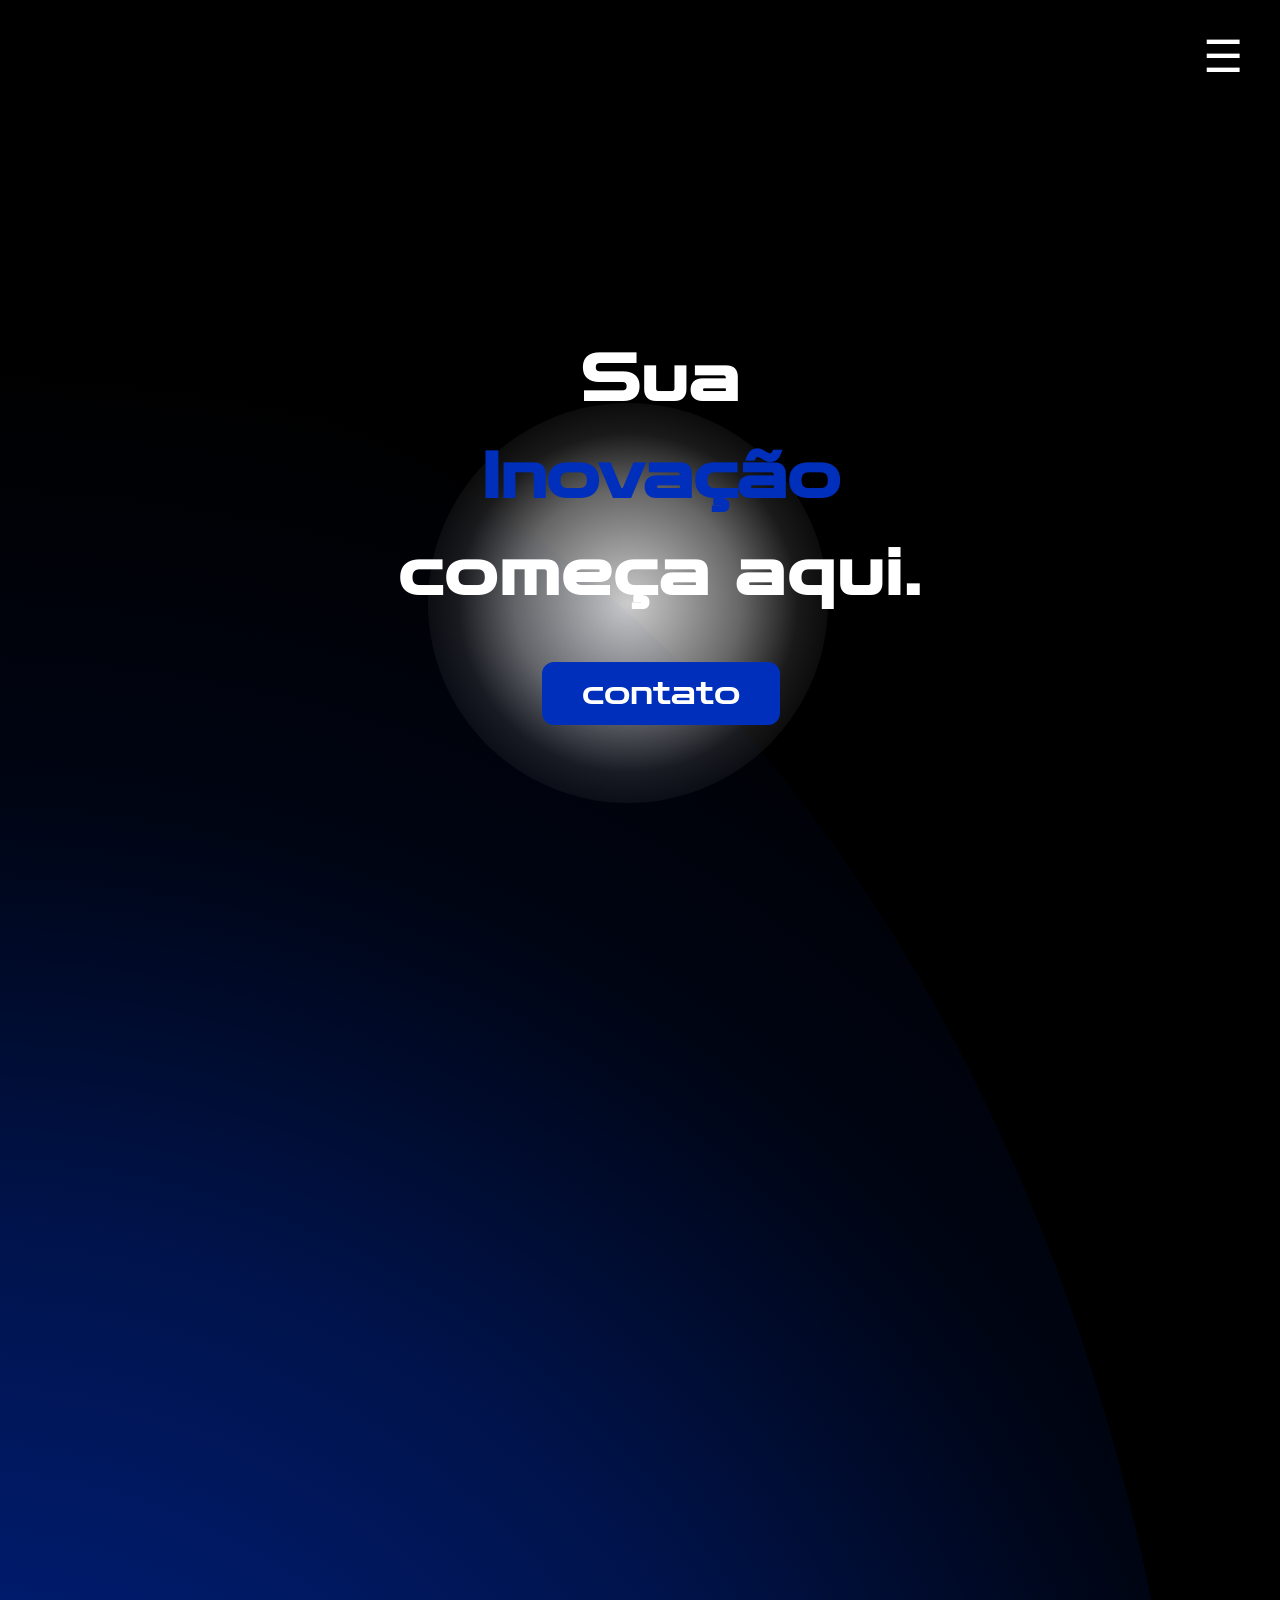
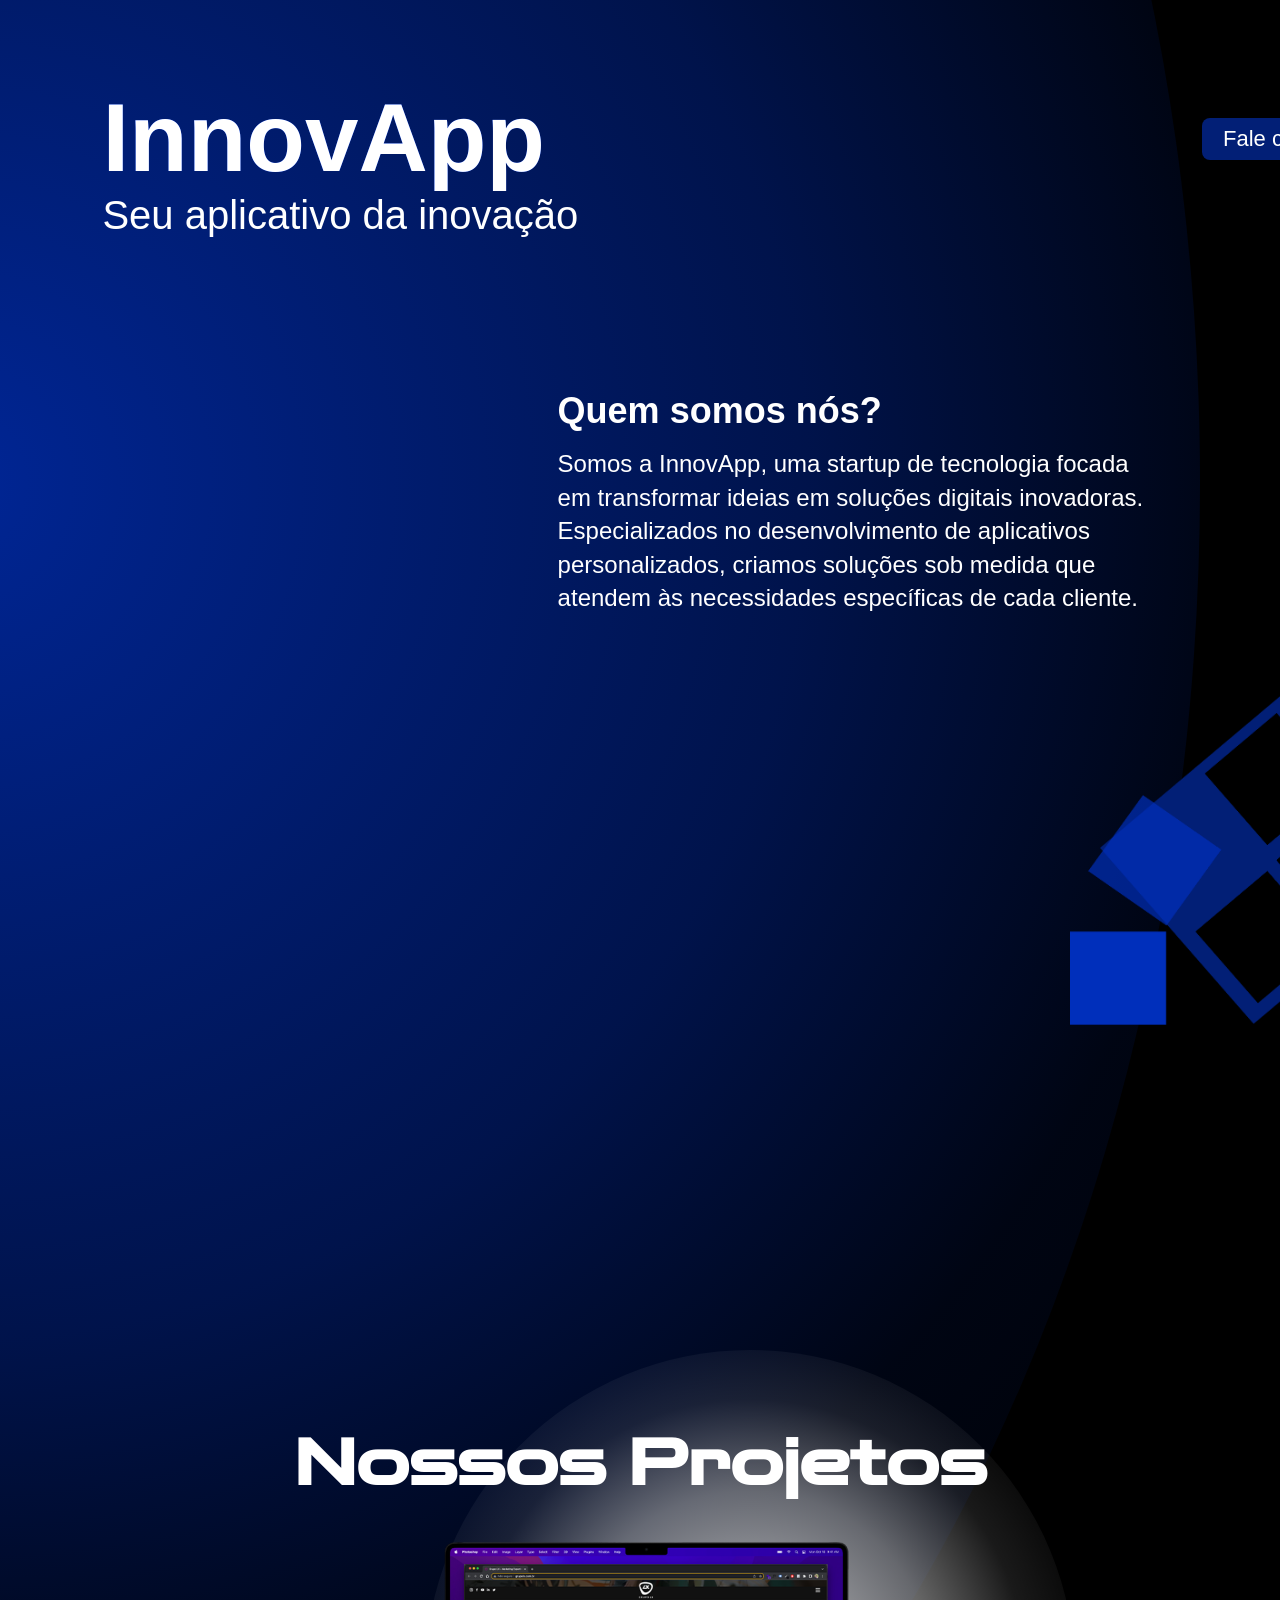
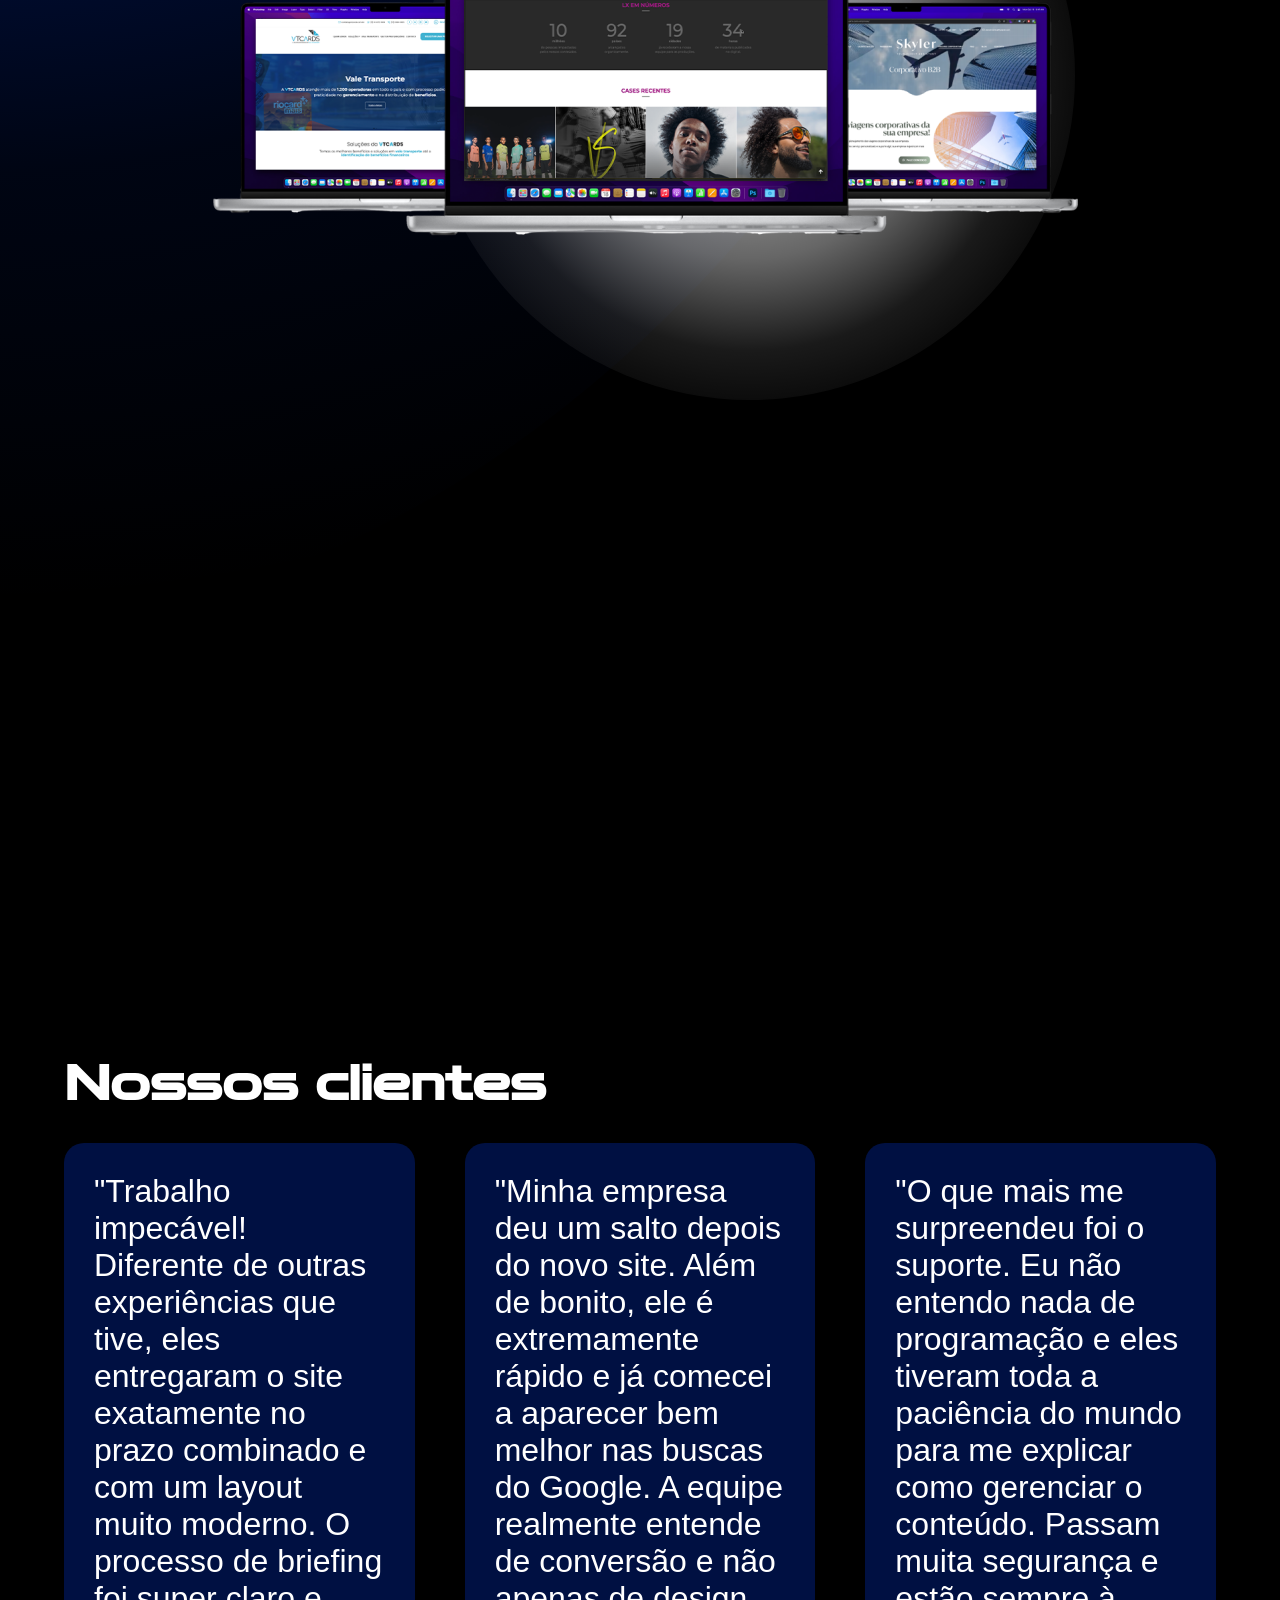
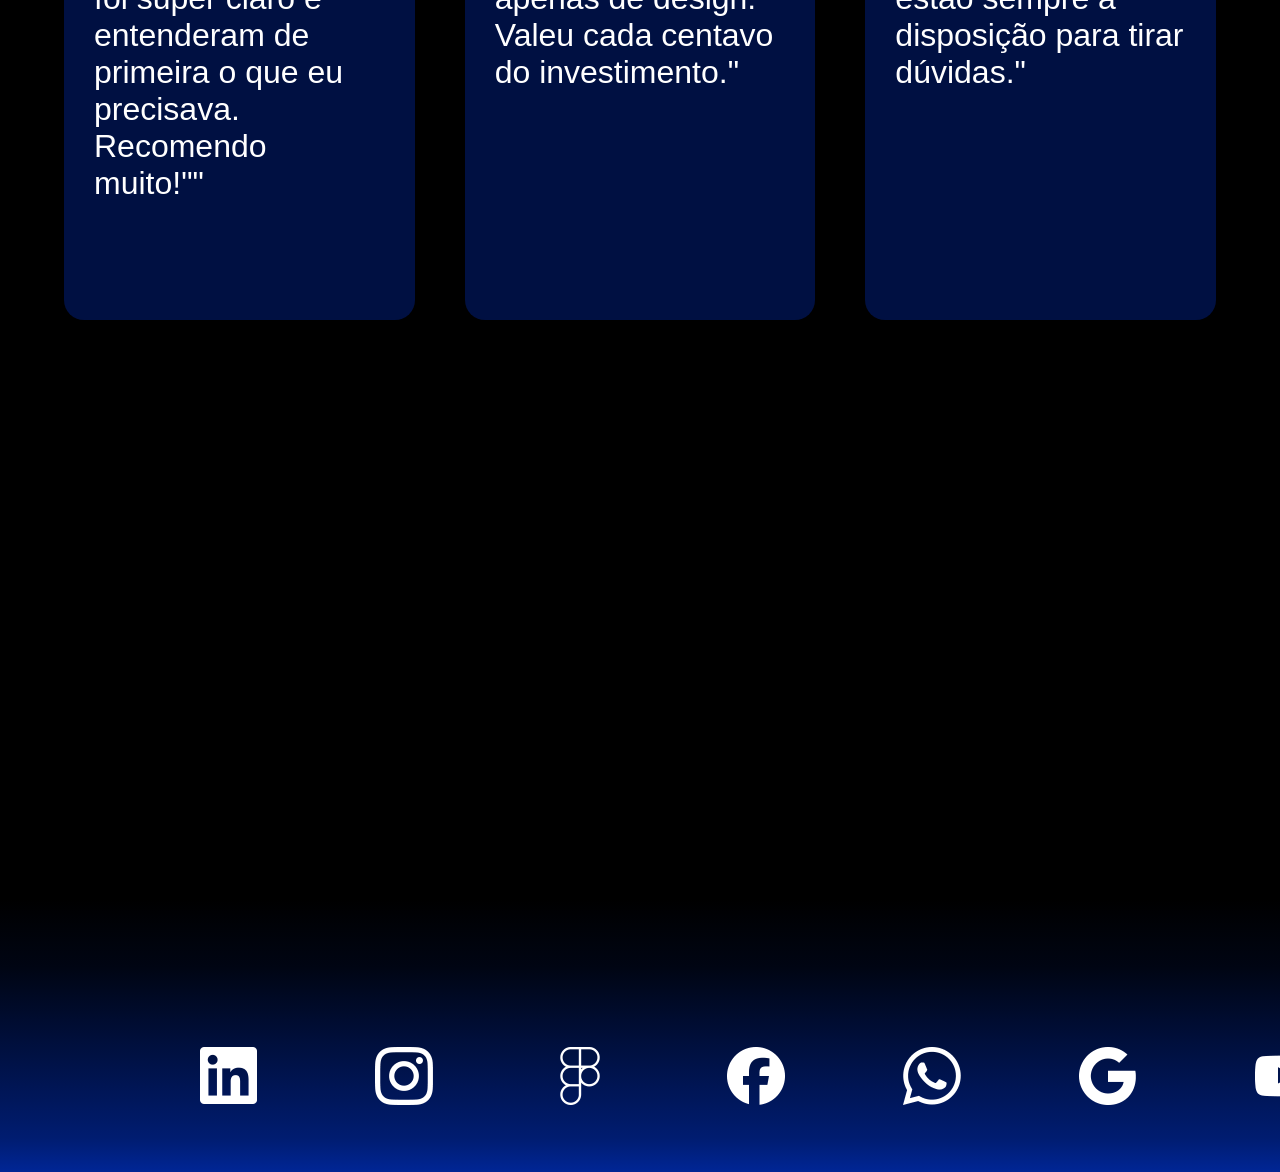
==== HTML/index.html @ e18766c9 "first commit" ====
<!DOCTYPE html>
<html lang="pt-br">
    
<head>
    <meta charset="UTF-8">
    <meta name="viewport" content="width=device-width, initial-scale=1.0">
    <title>InnovApp - Inovação Digital</title>
    <link rel="stylesheet" href="/CSS/style.css">
    <link rel="preconnect" href="https://fonts.googleapis.com">
    <link rel="preconnect" href="https://fonts.gstatic.com" crossorigin>
    <link href="https://fonts.googleapis.com/css2?family=Zen+Dots&display=swap" rel="stylesheet">
    <link href="https://fonts.cdnfonts.com/css/gugi" rel="stylesheet">
</head>
<body>
    <nav class="navbar">
        <label class="hamburger">&#9776;</label>
    </nav>
    <section class="principal">
        <div class="luz"></div>
        <div class="glow-container">
            <h2>Sua</h2>
            <h1>Inovação</h1>
            <h2>começa aqui.</h2>
            <a href="#" class="btn-contato">contato</a>
        </div>
    </section>
    <div class="luz2"></div>
    <section class="quem-somos">
        <div class="intro-flex">
            <div class="intro-text">
                <h2 class="glow-text">InnovApp</h2>
                <p>Seu aplicativo da inovação</p>
            </div>
        </div>
         <a href="#" class="btn-fale-conosco">Fale conosco</a>
        <div class="conteudo-sobre">
            <h3>Quem somos nós?</h3>
            <p>Somos a InnovApp, uma startup de tecnologia focada em transformar ideias em soluções digitais inovadoras. Especializados no desenvolvimento de aplicativos personalizados, criamos soluções sob medida que atendem às necessidades específicas de cada cliente.</p>
        </div>
        <img src="/HTML/images/image.png" alt="Logo em Desenho">
    </section>
    <div class="luz3"></div>
    <section class="projetos">
        <h3>Nossos Projetos</h3>
        <div class="projetos-grid">
            <img src="/HTML/images/image_project.png" alt="Imagem sobre os nossos projetos">
        </div>
    </section>
    <section class="clientes">
        <h3>Nossos clientes</h3>
        <div class="clientes-container">
            <div class="card-depoimento">
                <p>"Trabalho impecável! Diferente de outras experiências que tive, eles entregaram o site exatamente no prazo combinado e com um layout muito moderno. O processo de briefing foi super claro e entenderam de primeira o que eu precisava. Recomendo muito!""</p>
            </div>
            <div class="card-depoimento">
                <p>"Minha empresa deu um salto depois do novo site. Além de bonito, ele é extremamente rápido e já comecei a aparecer bem melhor nas buscas do Google. A equipe realmente entende de conversão e não apenas de design. Valeu cada centavo do investimento."</p>
            </div>
            <div class="card-depoimento">
                <p>"O que mais me surpreendeu foi o suporte. Eu não entendo nada de programação e eles tiveram toda a paciência do mundo para me explicar como gerenciar o conteúdo. Passam muita segurança e estão sempre à disposição para tirar dúvidas."</p>
            </div>
        </div>
    </section>
    <div class="luz_footer"></div>
    <footer>
        <div class="social-icons">
            <img src="/HTML/images/images_social-media/linkedin.png" alt="Logo do Aplicativo Linkedin" width="57px" height="57px">
            <img src="/HTML/images/images_social-media/instagram.png" alt="Logo do Aplicativo Instagram" width="58px" height="58px">
            <img src="/HTML/images/images_social-media/figma.png" alt="Logo do Aplicativo Figma" width="58px" height="58px">
            <img src="/HTML/images/images_social-media/facebook.png" alt="Logo do Aplicativo Facebook" width="58px" height="58px">
            <img src="/HTML/images/images_social-media/whatsapp.png" alt="Logo do Aplicativo Whatsapp" width="58px" height="58px">
            <img src="/HTML/images/images_social-media/google.png" alt="Logo do Aplicativo Google" width="58px" height="58px">
            <img src="/HTML/images/images_social-media/youtube.png" alt="Logo do Aplicativo Youtube" width="58px" height="58px">
        </div>
    </footer>
</body>
</html>
---- CSS/style.css ----
/*Configurações Gerais*/
* {
    margin: 0;
    padding: 0;
    box-sizing: border-box;
}

body {
    background-color: #000;
    color: #fff;
    overflow-x: hidden;
}

/*Aba Menu*/
.navbar {
    margin-left: 94%;
    margin-top: 30px;
}

.hamburger { 
    font-size: 45px;
    text-decoration: none;
    padding: 0;       
    margin: 0;       
}


/*Página Inicial*/
.principal {
    height: 100vh;
    display: flex;
    justify-content: center;
    align-items: center;
    background-color: #000; 
    position: relative;
    overflow: hidden;
}

.luz {
    margin: 0;
    background: black;
    height: 100vh;

    position: relative;
    top: 30%;
    left: 450px;
    transform: translate(-50%, -50%);
    
    width: 400px;
    height: 400px;
    
    background: radial-gradient(circle, 
        rgba(255,255,255,0.8) 0%,
        rgba(255,255,255,0.6) 20%,          
        rgba(255,255,255,0.4) 40%, 
        rgba(255,255,255,0.1) 60%, 
        rgba(255,255,255,0) 80%
    );

    border-radius: 50%;
    pointer-events: none;
}

.glow-container {
    position: relative;
    left: -14%;
    z-index: 2; 
    text-align: center;
}

.principal h1 {
    font-family: 'Zen Dots', sans-serif;
    font-size: 64px;
    color: #002FBB;
    margin: 20px 0;
}

.principal h2 {
    font-family: 'Zen Dots', sans-serif;
    font-size: 64px;
    letter-spacing: 2px;
}

.btn-contato {
    display: inline-block;
    margin-top: 50px;
    background-color: #002FBB;
    color: white;
    padding: 12px 40px;
    text-decoration: none;
    font-family: 'Zen Dots', sans-serif;
    border-radius: 12px  ;
    font-size: 32px;
}


/*Página de Apresentação*/
.luz2 {
    margin: 0;
    background: black;
    height: 100vh;

    position: relative;
    top: 1100px;
    left: -50px;
    transform: translate(-50%, -50%);
    
    width: 2500px;
    height: 3500px;
    
    background: radial-gradient(circle, 
        rgba(0,47,187, 0.8) 0%,
        rgba(0,47,187,0.6) 20%,          
        rgba(0,47,187,0.4) 40%, 
        rgba(0,47,187,0.1) 60%, 
        rgba(0,47,187,0) 80%
    );

    border-radius: 50%;
    pointer-events: none;
}

.quem-somos {
    position: relative;
    padding: 200px 8%;
    margin-top: -3000px;
    display: flex;
    flex-direction: column;
    z-index: 2;
    color: #fff;
}

.intro-group {
    display: flex;
    justify-content: space-between;
    align-items: flex-end;
    margin-left: -200px;
}

.glow-text {
    font-size: 96px;
    color: #fff;
    font-family: 'Gugi', sans-serif;
    text-shadow: 0 0 0px #0044ff;
}

.intro-text p {
    color: #fff;
    font-size: 40px;
    font-family: 'Gugi', sans-serif;
}

.conteudo-sobre {
    align-self: flex-end;
    max-width: 600px;
    text-align: left;
    margin-top: 130px;
    margin-right: 20px;
    font-family: 'Gugi', sans-serif;
}

.conteudo-sobre h3 { 
    margin-bottom: 15px;
    font-size: 36px;
}

.conteudo-sobre p { 
    color: #fff; 
    line-height: 1.4; 
    font-size: 24px; 
}
    
.btn-fale-conosco {
    margin-left: 1100px;
    margin-top: -120px;
    margin-bottom: 100px;
    justify-content: right;
    width: 16%;
    background-color: #021F76;
    padding: 8px 15px;
    border-radius: 8px;
    color: #fff;
    font-family:  'Gugi', sans-serif;
    text-decoration: none;
    text-align: center;
    font-size: 22px;
}

.quem-somos img {
    width: 364px;
    height: 329px;
    margin-top: 81px;
    margin-left: 968px;
}


/*Página com os projetos*/
.luz3 {
    margin: 0;
    background: black;
    height: 100vh;

    position: relative;
    top: 450px;
    left: 750px;
    transform: translate(-50%, -50%);
    
    width: 650px;
    height: 650px;
    
    background: radial-gradient(circle, 
        rgba(255,255,255,0.8) 0%,
        rgba(255,255,255,0.6) 20%,          
        rgba(255,255,255,0.4) 40%, 
        rgba(255,255,255,0.1) 60%, 
        rgba(255,255,255,0) 80%
    );

    border-radius: 50%;
    pointer-events: none;
}

.projetos {
    padding: 100px 5%;
    text-align: center;
    position: relative;
    z-index: 2;
    margin-top: 200px;
}

.projetos h3 {
    font-size: 64px;
    margin-bottom: 40px;
    position: relative;
    font-family: 'Zen Dots', sans-serif;
    margin-top: -750px;
}

.projetos-grid img {
    width: 865px;
    height: 296px;
    margin-top: 0;
    margin-left: 10px
}

/*Página com as Avaliações dos Cliente*/
.clientes {
    padding: 80px 5%;
    margin-top: 300px;
}

.clientes h3 {
    font-size: 48px;
    margin-bottom: 30px;
    font-family: 'Zen Dots', sans-serif;
}

.clientes-container {
    display: flex;
    gap: 50px;
    overflow-x: auto;
}

.card-depoimento {
    display: flex;
    min-width: 300px;
    background: #001042;
    padding: 30px;
    width: 450px;
    height: 777px;
    border-radius: 20px;
}

.card-depoimento p {
    font-family: 'Gugi', sans-serif;
    font-size: 32px;
    color: #fff;
    z-index: 2;
}


/*Rodapé*/
.luz_footer {
    margin: 0;
    background: black;
    height: 38vh;
    width: 100%;

    position: relative;
    top: 430px;
    
    background: linear-gradient(to top,
        rgba(0,47,187, 0.8) 0%,
        rgba(0,47,187,0.6) 10%,          
        rgba(0,47,187,0.4) 30%, 
        rgba(0,47,187,0.1) 60%, 
        rgba(0,47,187,0) 80%
    );

    pointer-events: none;
}

footer {
    display: flex;
    position: relative;
    margin-top: 305px;
    margin-left: 200px;
}

.social-icons {
    display: flex; 
    align-items: center;  
    gap: 118px;     
}

.social-icons img {
    list-style: none;
    z-index: 2;
}
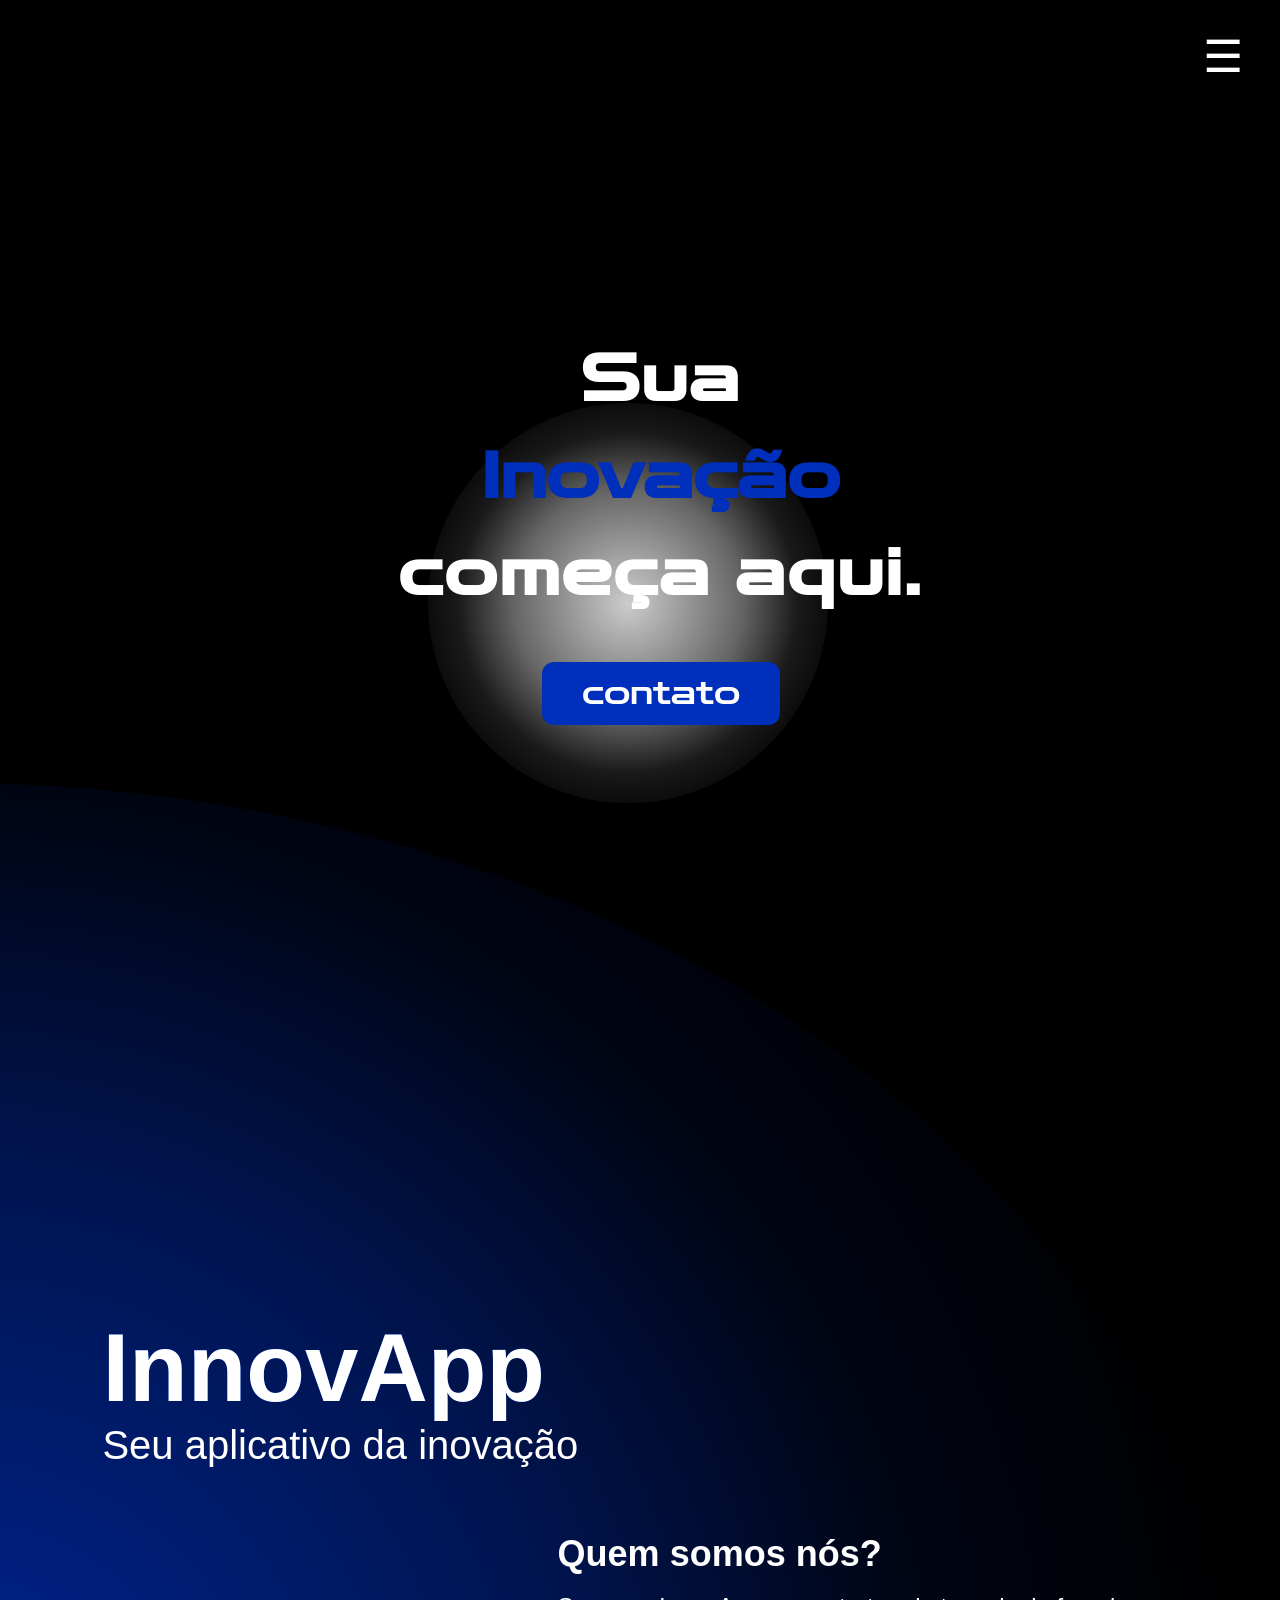
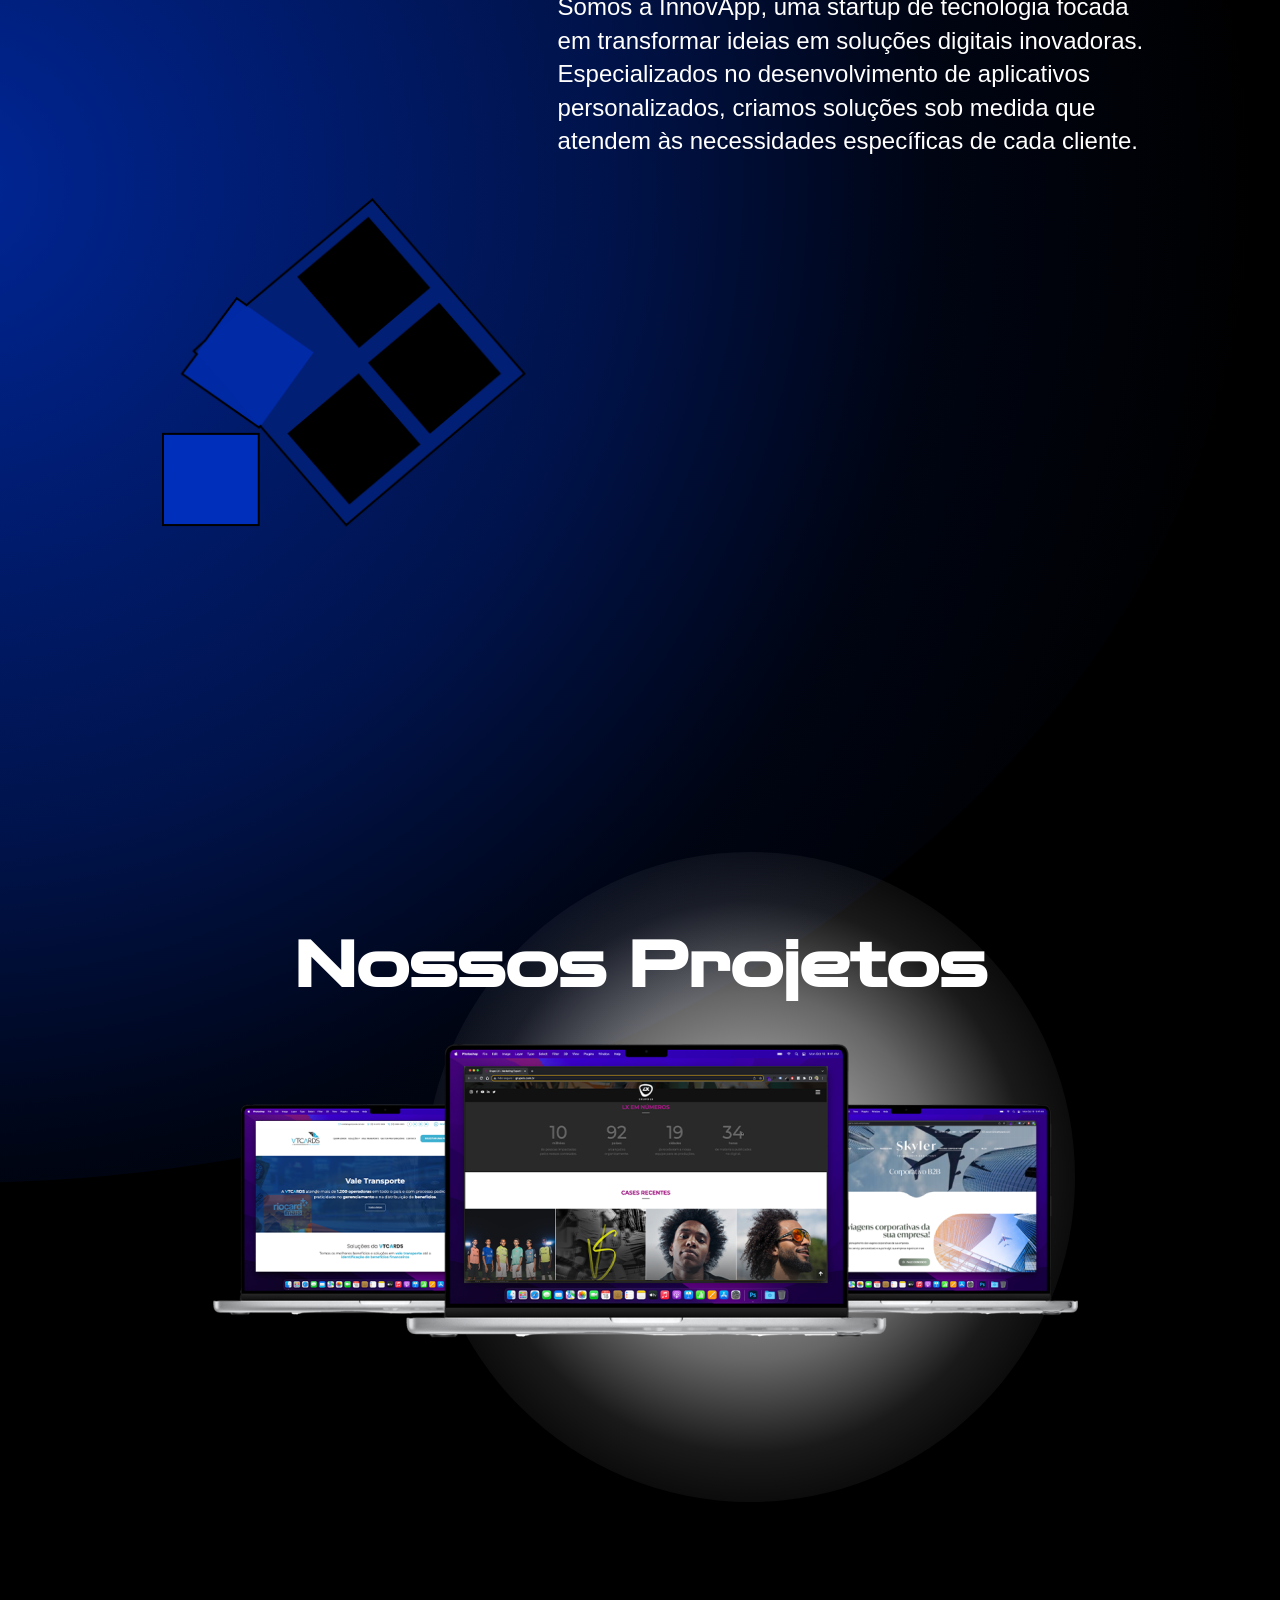
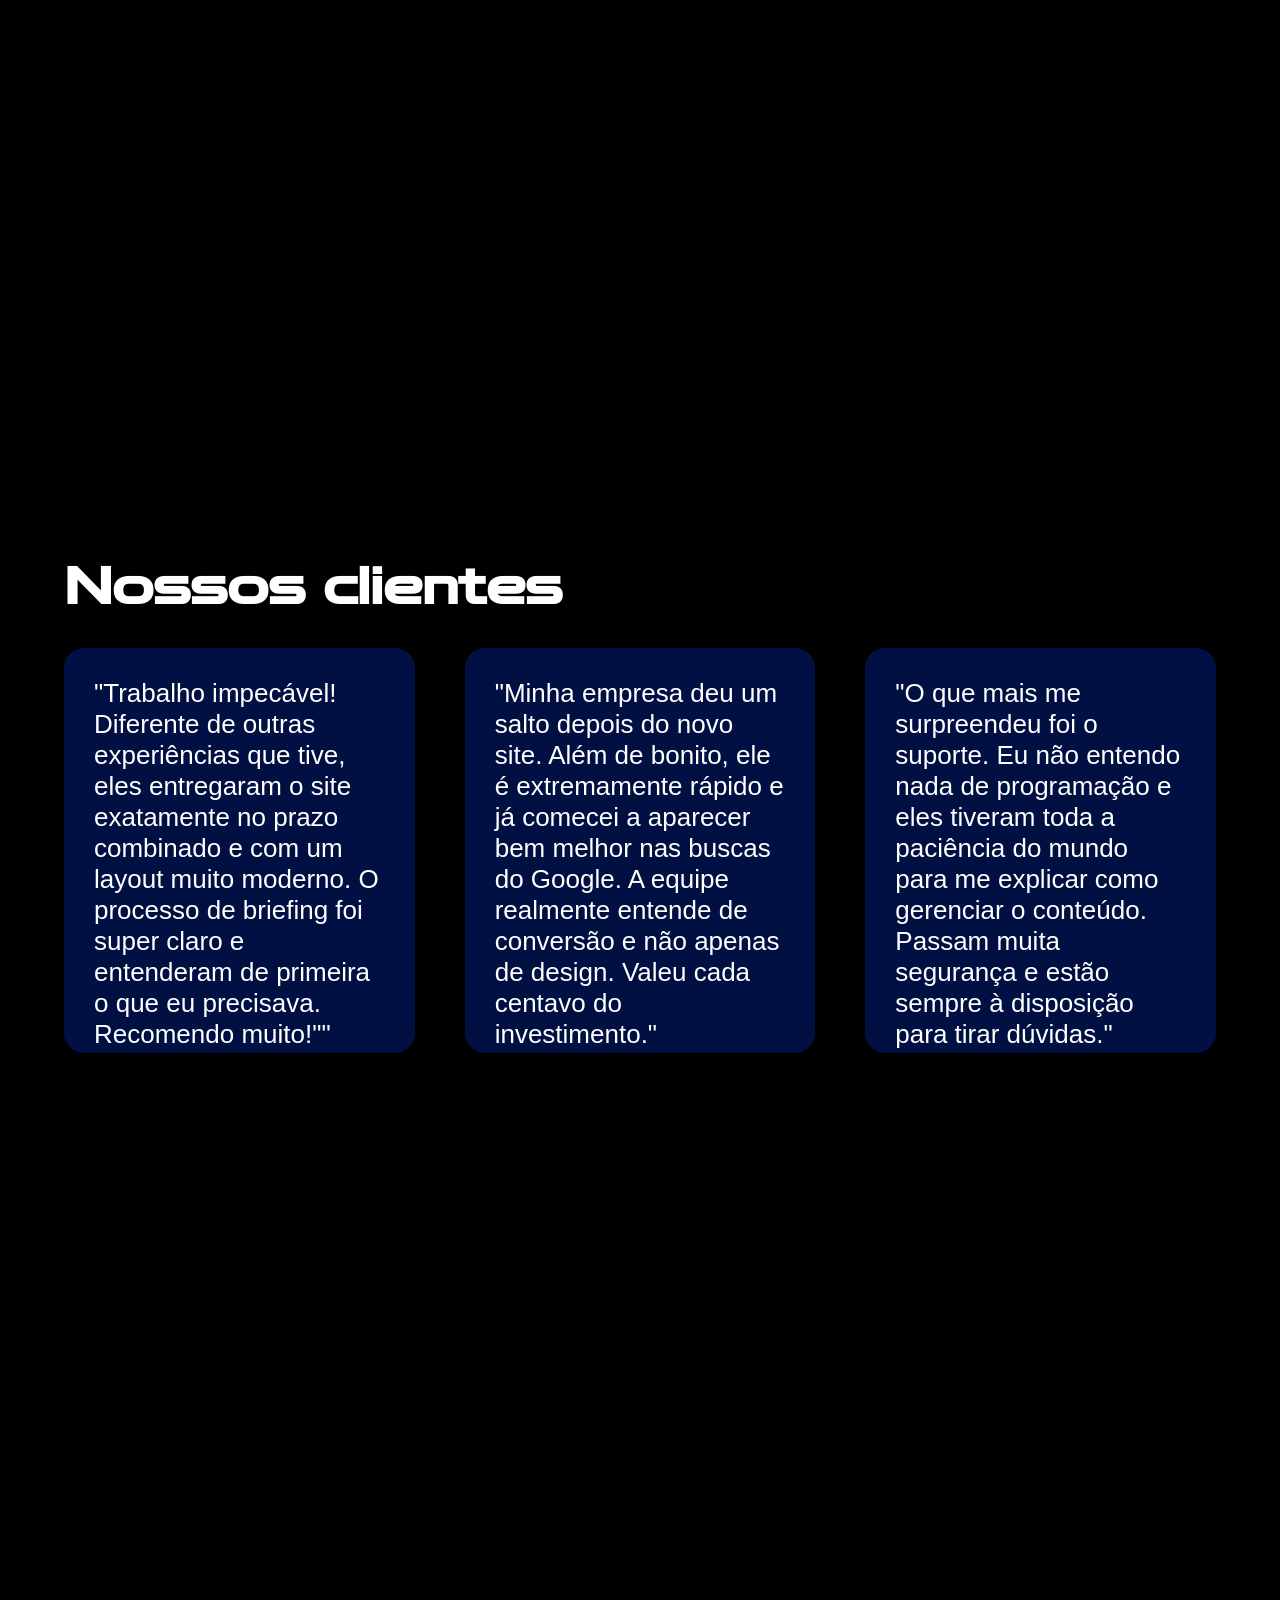
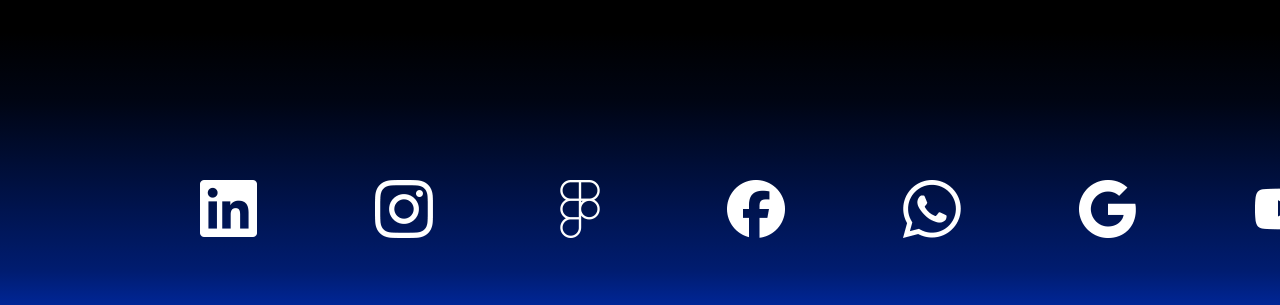
==== commit 73acf3f7: "terceiro commit" ====
--- a/HTML/index.html
+++ b/HTML/index.html
@@ -21,7 +21,7 @@
             <h2>Sua</h2>
             <h1>Inovação</h1>
             <h2>começa aqui.</h2>
-            <a href="#" class="btn-contato">contato</a>
+            <a href="/HTML/index_foms.html" class="btn-contato">contato</a>
         </div>
     </section>
     <div class="luz2"></div>
@@ -32,12 +32,11 @@
                 <p>Seu aplicativo da inovação</p>
             </div>
         </div>
-         <a href="#" class="btn-fale-conosco">Fale conosco</a>
         <div class="conteudo-sobre">
             <h3>Quem somos nós?</h3>
             <p>Somos a InnovApp, uma startup de tecnologia focada em transformar ideias em soluções digitais inovadoras. Especializados no desenvolvimento de aplicativos personalizados, criamos soluções sob medida que atendem às necessidades específicas de cada cliente.</p>
         </div>
-        <img src="/HTML/images/image.png" alt="Logo em Desenho">
+        <img src="/HTML/images/Logo.png" alt="Logo em Desenho">
     </section>
     <div class="luz3"></div>
     <section class="projetos">
@@ -62,7 +61,7 @@
     </section>
     <div class="luz_footer"></div>
     <footer>
-        <div class="social-icons">
+        <div id="Redes_Sociais" class="social-icons">
             <img src="/HTML/images/images_social-media/linkedin.png" alt="Logo do Aplicativo Linkedin" width="57px" height="57px">
             <img src="/HTML/images/images_social-media/instagram.png" alt="Logo do Aplicativo Instagram" width="58px" height="58px">
             <img src="/HTML/images/images_social-media/figma.png" alt="Logo do Aplicativo Figma" width="58px" height="58px">
--- a/CSS/style.css
+++ b/CSS/style.css
@@ -89,7 +89,7 @@
     padding: 12px 40px;
     text-decoration: none;
     font-family: 'Zen Dots', sans-serif;
-    border-radius: 12px  ;
+    border-radius: 12px;
     font-size: 32px;
 }
 
@@ -101,12 +101,12 @@
     height: 100vh;
 
     position: relative;
-    top: 1100px;
+    top: 800px;
     left: -50px;
     transform: translate(-50%, -50%);
     
-    width: 2500px;
-    height: 3500px;
+    width: 2600px;
+    height: 2000px;
     
     background: radial-gradient(circle, 
         rgba(0,47,187, 0.8) 0%,
@@ -123,7 +123,7 @@
 .quem-somos {
     position: relative;
     padding: 200px 8%;
-    margin-top: -3000px;
+    margin-top: -1870px;
     display: flex;
     flex-direction: column;
     z-index: 2;
@@ -154,7 +154,7 @@
     align-self: flex-end;
     max-width: 600px;
     text-align: left;
-    margin-top: 130px;
+    margin-top: 65px;
     margin-right: 20px;
     font-family: 'Gugi', sans-serif;
 }
@@ -170,27 +170,11 @@
     font-size: 24px; 
 }
     
-.btn-fale-conosco {
-    margin-left: 1100px;
-    margin-top: -120px;
-    margin-bottom: 100px;
-    justify-content: right;
-    width: 16%;
-    background-color: #021F76;
-    padding: 8px 15px;
-    border-radius: 8px;
-    color: #fff;
-    font-family:  'Gugi', sans-serif;
-    text-decoration: none;
-    text-align: center;
-    font-size: 22px;
-}
-
 .quem-somos img {
     width: 364px;
     height: 329px;
-    margin-top: 81px;
-    margin-left: 968px;
+    margin-top: 40px;
+    margin-left: 60px;
 }
 
 
@@ -250,7 +234,7 @@
 }
 
 .clientes h3 {
-    font-size: 48px;
+    font-size: 50px;
     margin-bottom: 30px;
     font-family: 'Zen Dots', sans-serif;
 }
@@ -267,13 +251,13 @@
     background: #001042;
     padding: 30px;
     width: 450px;
-    height: 777px;
+    height: 405px;
     border-radius: 20px;
 }
 
 .card-depoimento p {
     font-family: 'Gugi', sans-serif;
-    font-size: 32px;
+    font-size: 26px;
     color: #fff;
     z-index: 2;
 }
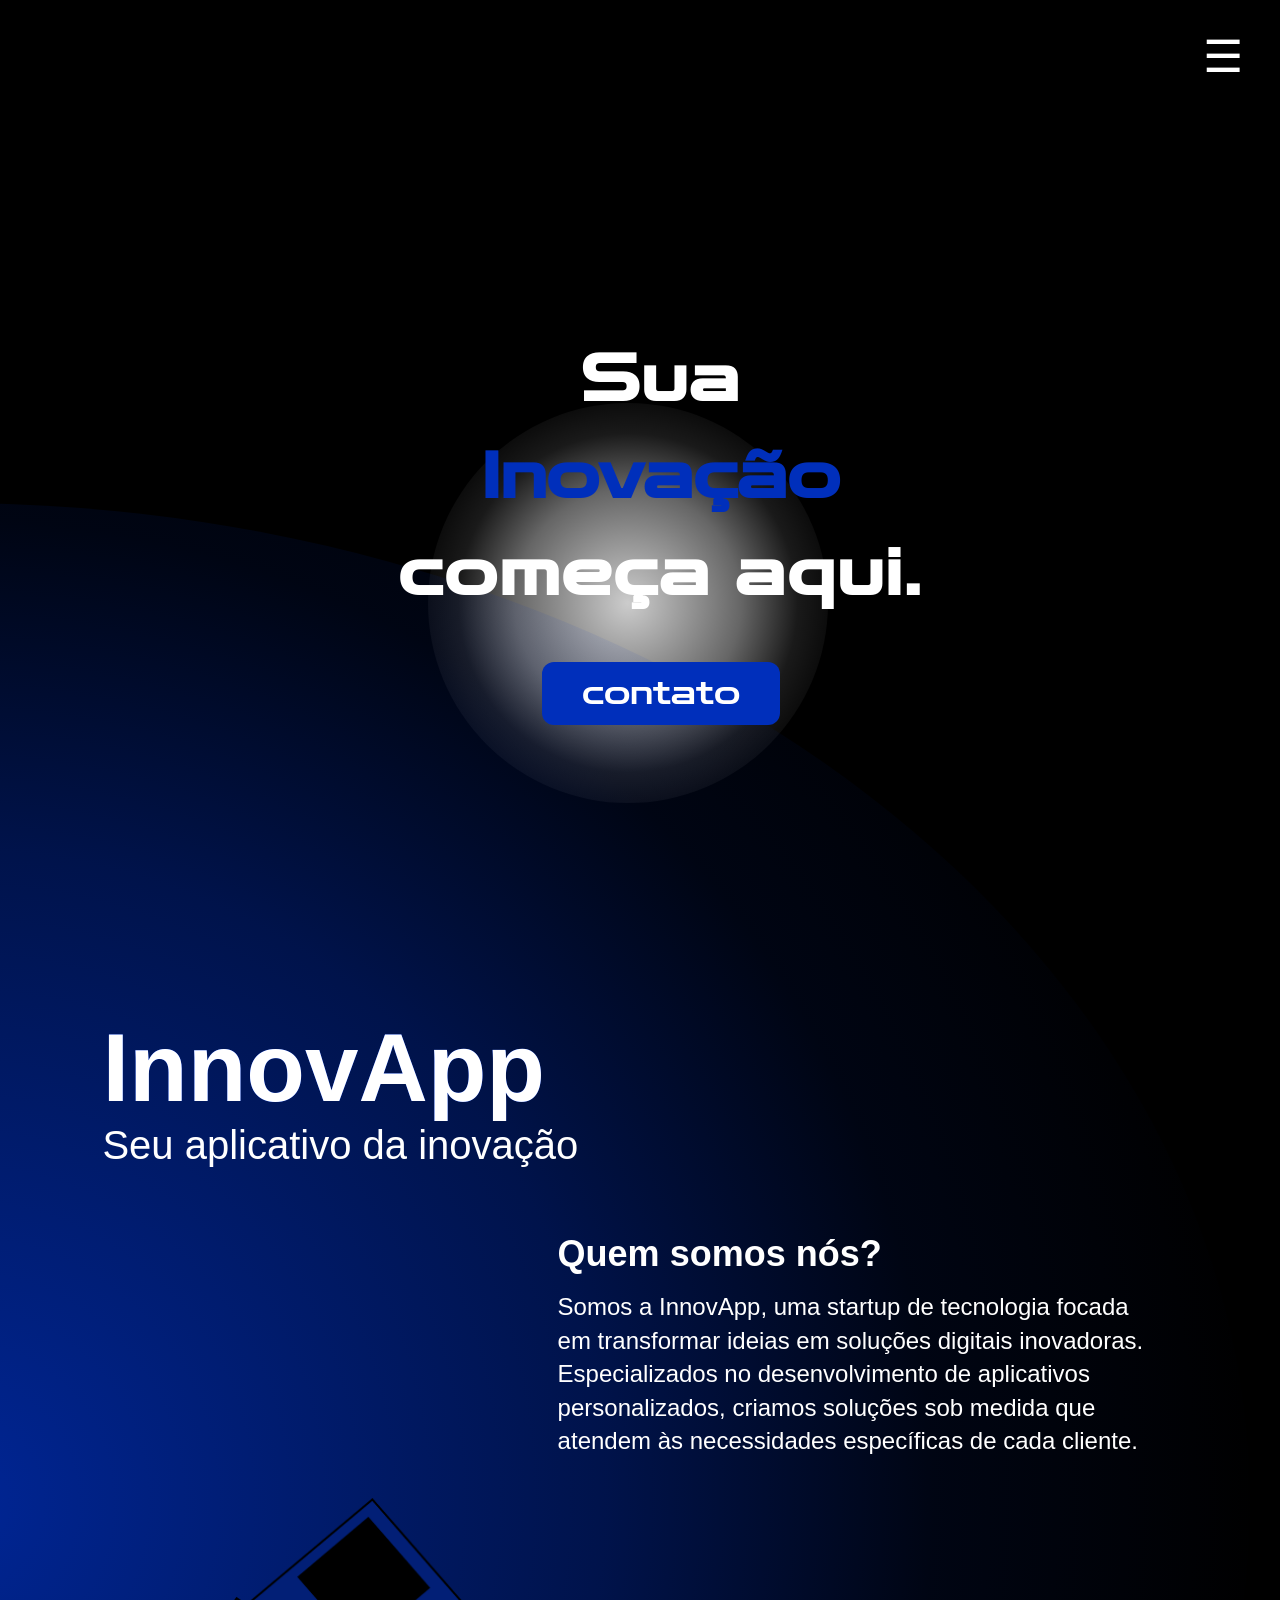
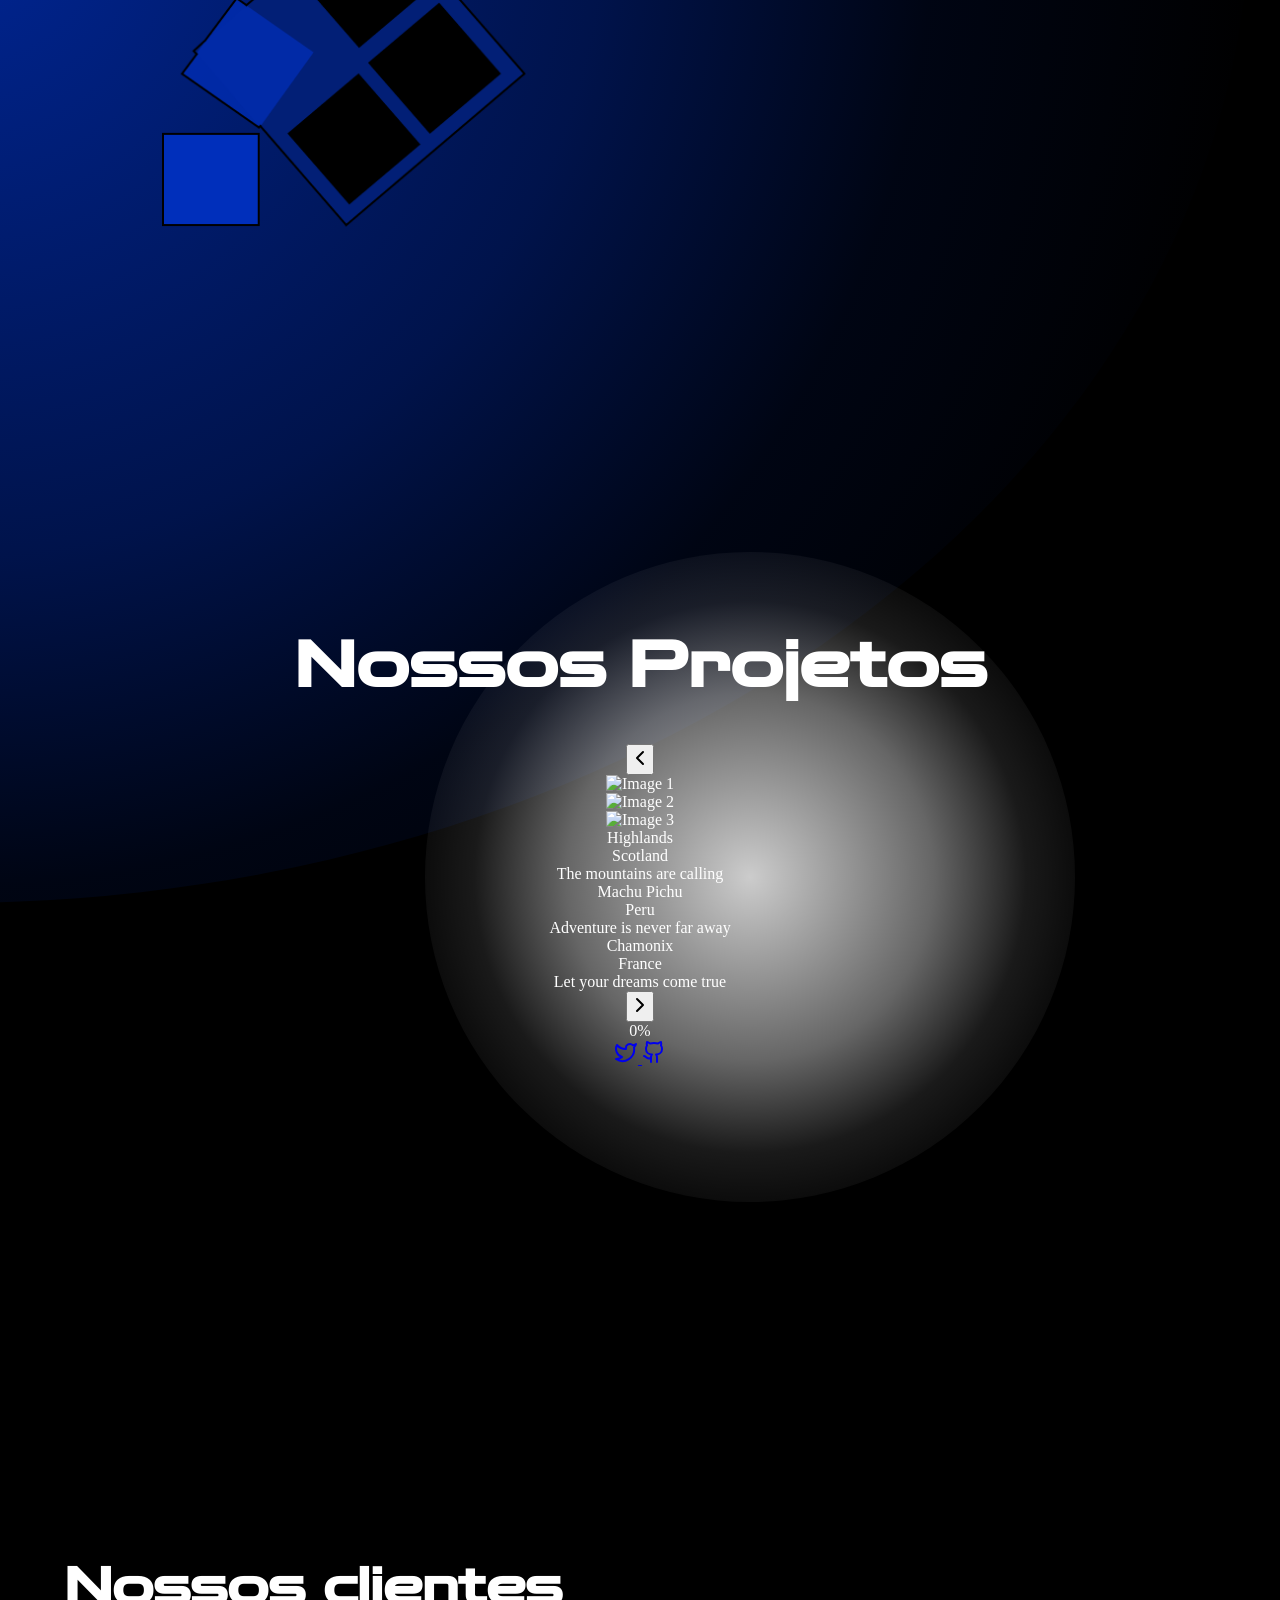
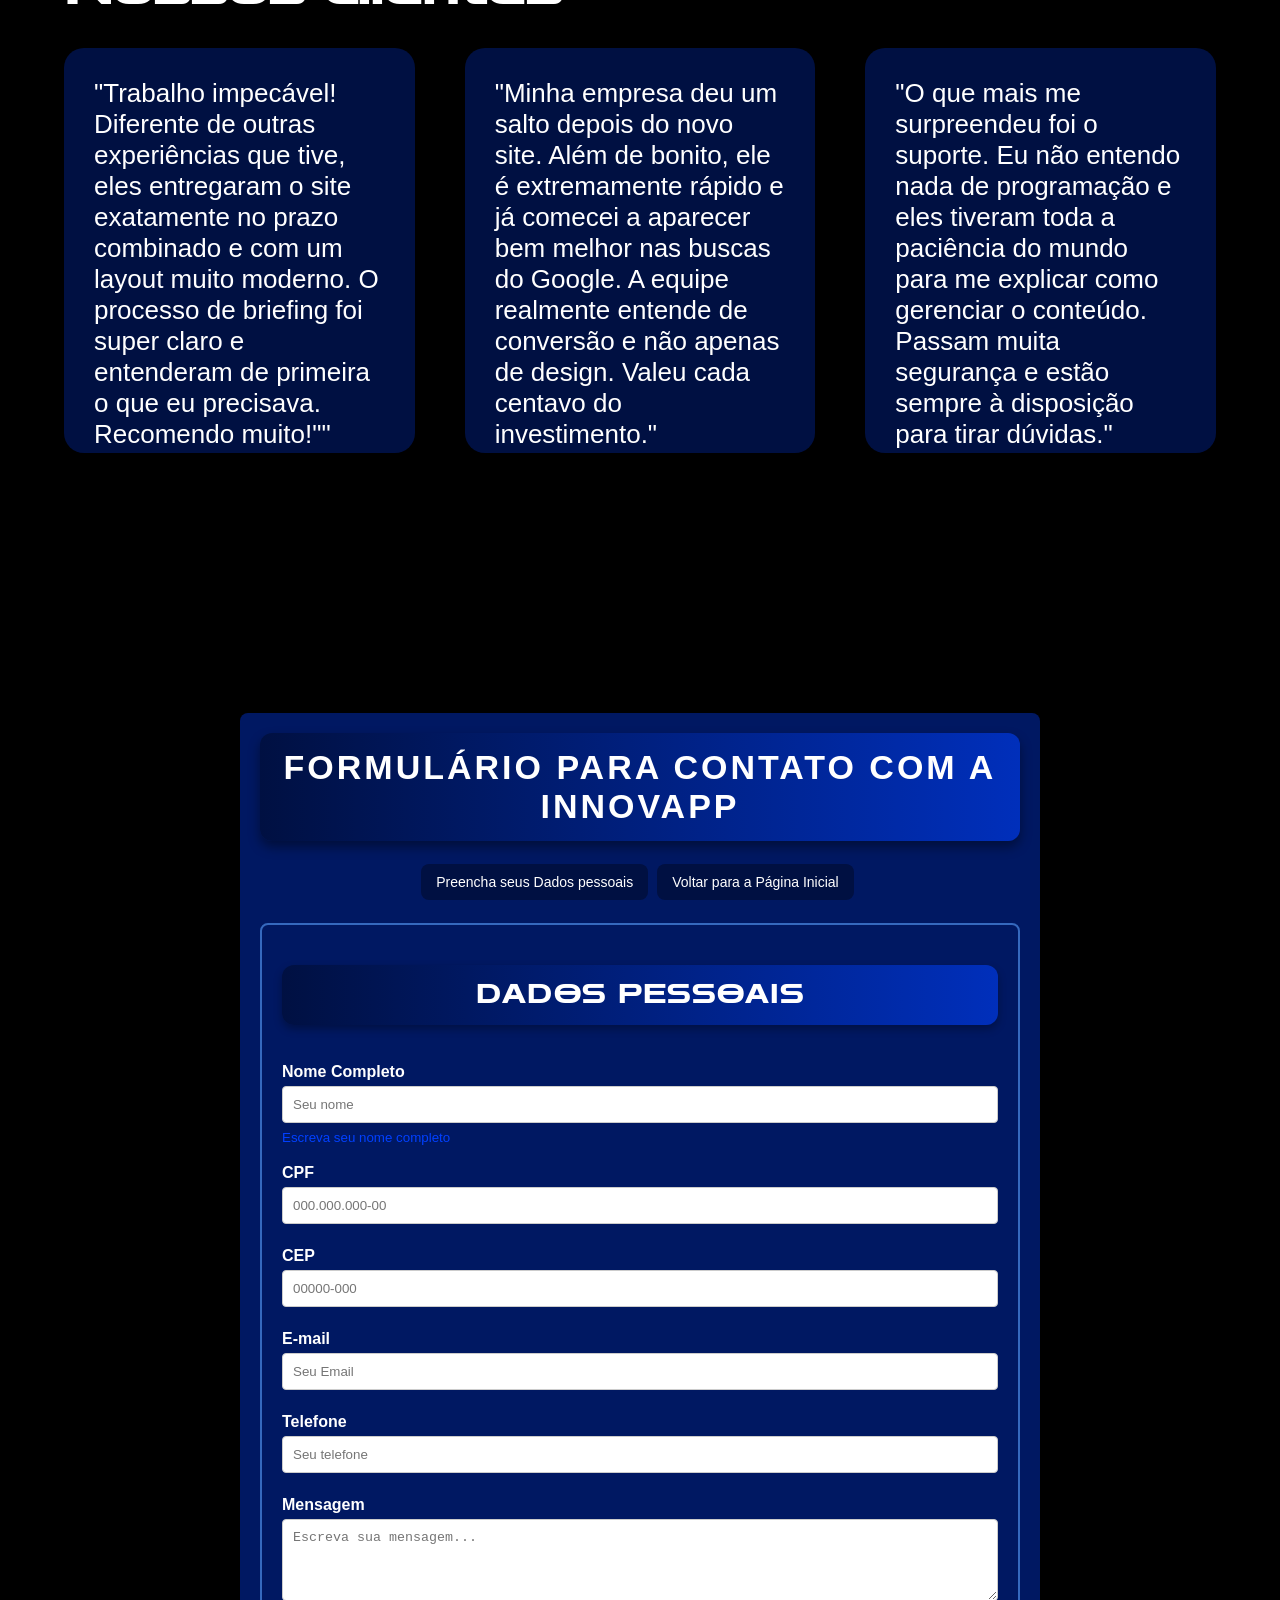
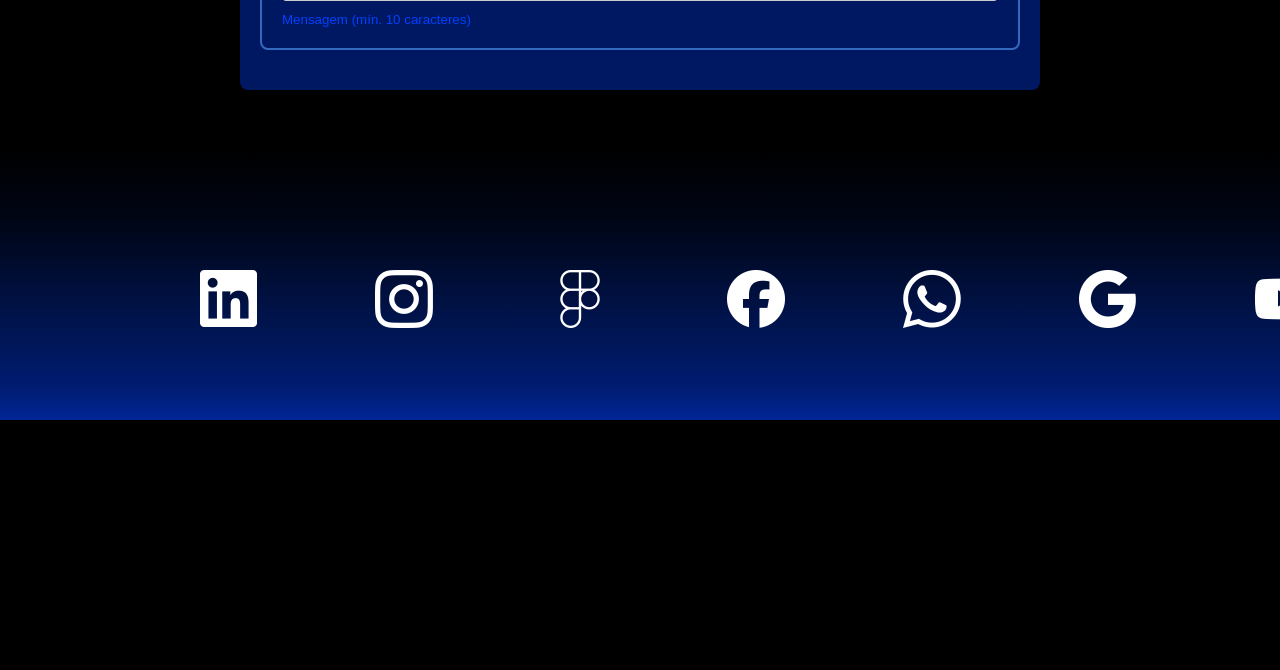
==== commit bb4cf8ae: "quarto commit" ====
--- a/HTML/index.html
+++ b/HTML/index.html
@@ -21,7 +21,7 @@
             <h2>Sua</h2>
             <h1>Inovação</h1>
             <h2>começa aqui.</h2>
-            <a href="/HTML/index_foms.html" class="btn-contato">contato</a>
+            <a href="#forms" class="btn-contato">contato</a>
         </div>
     </section>
     <div class="luz2"></div>
@@ -40,10 +40,130 @@
     </section>
     <div class="luz3"></div>
     <section class="projetos">
+
         <h3>Nossos Projetos</h3>
-        <div class="projetos-grid">
-            <img src="/HTML/images/image_project.png" alt="Imagem sobre os nossos projetos">
-        </div>
+    
+           
+           <div class="slider">
+	<button class="slider--btn slider--btn__prev">
+		<svg xmlns="http://www.w3.org/2000/svg" width="24" height="24" viewBox="0 0 24 24" fill="none" stroke="currentColor" stroke-width="2" stroke-linecap="round" stroke-linejoin="round">
+			<path d="m15 18-6-6 6-6" />
+		</svg>
+	</button>
+
+	<div class="slides__wrapper">
+		<div class="slides">
+			<!-- slide 1 -->
+			<div class="slide" data-current>
+				<div class="slide__inner">
+					<div class="slide--image__wrapper">
+						<img class="slide--image" src="https://devloop01.github.io/voyage-slider/images/scotland-mountains.jpg" alt="Image 1" />
+					</div>
+				</div>
+			</div>
+			<div class="slide__bg" style="--bg: url(https://devloop01.github.io/voyage-slider/images/scotland-mountains.jpg); --dir: 0" data-current></div>
+
+			<!-- slide 2 -->
+			<div class="slide" data-next>
+				<div class="slide__inner">
+					<div class="slide--image__wrapper">
+						<img class="slide--image" src="
+https://devloop01.github.io/voyage-slider/images/machu-pichu.jpg" alt="Image 2" />
+					</div>
+				</div>
+			</div>
+			<div class="slide__bg" style="--bg: url(https://devloop01.github.io/voyage-slider/images/machu-pichu.jpg); --dir: 1" data-next></div>
+
+			<!-- slide 3 -->
+			<div class="slide" data-previous>
+				<div class="slide__inner">
+					<div class="slide--image__wrapper">
+						<img class="slide--image" src="https://devloop01.github.io/voyage-slider/images/chamonix.jpg" alt="Image 3" />
+					</div>
+				</div>
+			</div>
+			<div class="slide__bg" style="--bg: url(https://devloop01.github.io/voyage-slider/images/chamonix.jpg); --dir: -1" data-previous></div>
+		</div>
+		<div class="slides--infos">
+			<!-- Slide Info 1 -->
+			<div class="slide-info" data-current>
+				<div class="slide-info__inner">
+					<div class="slide-info--text__wrapper">
+						<div data-title class="slide-info--text">
+							<span>Highlands</span>
+						</div>
+						<div data-subtitle class="slide-info--text">
+							<span>Scotland</span>
+						</div>
+						<div data-description class="slide-info--text">
+							<span>The mountains are calling</span>
+						</div>
+					</div>
+				</div>
+			</div>
+
+			<!-- Slide Info 2 -->
+			<div class="slide-info" data-next>
+				<div class="slide-info__inner">
+					<div class="slide-info--text__wrapper">
+						<div data-title class="slide-info--text">
+							<span>Machu Pichu</span>
+						</div>
+						<div data-subtitle class="slide-info--text">
+							<span>Peru</span>
+						</div>
+						<div data-description class="slide-info--text">
+							<span>Adventure is never far away</span>
+						</div>
+					</div>
+				</div>
+			</div>
+
+			<!-- Slide Info 3 -->
+			<div class="slide-info" data-previous>
+				<div class="slide-info__inner">
+					<div class="slide-info--text__wrapper">
+						<div data-title class="slide-info--text">
+							<span>Chamonix</span>
+						</div>
+						<div data-subtitle class="slide-info--text">
+							<span>France</span>
+						</div>
+						<div data-description class="slide-info--text">
+							<span>Let your dreams come true</span>
+						</div>
+					</div>
+				</div>
+			</div>
+		</div>
+	</div>
+
+	<button class="slider--btn slider--btn__next">
+		<svg xmlns="http://www.w3.org/2000/svg" width="24" height="24" viewBox="0 0 24 24" fill="none" stroke="currentColor" stroke-width="2" stroke-linecap="round" stroke-linejoin="round">
+			<path d="m9 18 6-6-6-6" />
+		</svg>
+	</button>
+</div>
+
+<div class="loader">
+	<span class="loader__text">0%</span>
+</div>
+
+<div class="support">
+	<a href="https://twitter.com/DevLoop01" target="_blank">
+		<svg xmlns="http://www.w3.org/2000/svg" width="24" height="24" viewBox="0 0 24 24" fill="none" stroke="currentColor" stroke-width="2" stroke-linecap="round" stroke-linejoin="round">
+			<path d="M22 4s-.7 2.1-2 3.4c1.6 10-9.4 17.3-18 11.6 2.2.1 4.4-.6 6-2C3 15.5.5 9.6 3 5c2.2 2.6 5.6 4.1 9 4-.9-4.2 4-6.6 7-3.8 1.1 0 3-1.2 3-1.2z" />
+		</svg>
+	</a>
+	<a href="https://github.com/devloop01/voyage-slider" target="_blank">
+		<svg xmlns="http://www.w3.org/2000/svg" width="24" height="24" viewBox="0 0 24 24" fill="none" stroke="currentColor" stroke-width="2" stroke-linecap="round" stroke-linejoin="round">
+			<path d="M15 22v-4a4.8 4.8 0 0 0-1-3.5c3 0 6-2 6-5.5.08-1.25-.27-2.48-1-3.5.28-1.15.28-2.35 0-3.5 0 0-1 0-3 1.5-2.64-.5-5.36-.5-8 0C6 2 5 2 5 2c-.3 1.15-.3 2.35 0 3.5A5.403 5.403 0 0 0 4 9c0 3.5 3 5.5 6 5.5-.39.49-.68 1.05-.85 1.65-.17.6-.22 1.23-.15 1.85v4" />
+			<path d="M9 18c-4.51 2-5-2-7-2" />
+		</svg>
+	</a>
+</div>
+           
+ 
     </section>
     <section class="clientes">
         <h3>Nossos clientes</h3>
@@ -59,7 +179,45 @@
             </div>
         </div>
     </section>
-    <div class="luz_footer"></div>
+    <section id="forms" class="Formulario">
+        <h1>Formulário para Contato com a InnovApp</h1>
+        <div class="texto-centralizado">
+            <a href="#DadosPessoais"><button class="preencher_dados">Preencha seus Dados pessoais</button></a>
+            <a href="index.html"><button class="voltar_pagina_inicio">Voltar para a Página Inicial</button></a>
+        </div><br>
+        <form action="#" method="post" enctype="multipart/form-data" autocomplete="on">
+            <fieldset id="DadosPessoais">
+                <div class="tit-gradiente">
+                    <h2>Dados pessoais</h2>
+                </div>
+                <br>
+                <div class="forms">
+                    <label for="nome"><strong>Nome Completo</strong></label><br>
+                    <input id="nome" name="nome" type="text" placeholder="Seu nome" required minlength="3" maxlength="60">
+                    <small style="color: #0140ff;">Escreva seu nome completo</small><br><br>
+
+                    <strong>CPF</strong><br>
+                    <input type="text" id="cpf" maxlength="14" placeholder="000.000.000-00">
+                    <div id="mensagem-cpf"></div><br> 
+                    
+                    <strong>CEP</strong><br>
+                    <input type="text" id="cep" maxlength="9" placeholder="00000-000"><br>
+                    <div id="endereco" style="display: none;"></div><br>
+
+
+                    <label for="Email"><strong>E-mail</strong></label><br>
+                    <input id="Email" name="E-mail" type="email" placeholder="Seu Email" required minlength="3" maxlength="60"><br><br>
+
+                    <label for="telefone"><strong>Telefone</strong></label><br>
+                    <input id="telefone" name="telefone" type="text" placeholder="Seu telefone" required minlength="3" maxlength="60"><br><br>
+
+                    <label for="mensagem"><strong>Mensagem</strong></label><br>
+                    <textarea id="mensagem" name="mensagem" rows="4" placeholder="Escreva sua mensagem..."></textarea><br>
+                    <small style="color: #0140ff;">Mensagem (mín. 10 caracteres)</small><br>
+                </div> 
+            </fieldset> 
+        </form>
+    </section>
     <footer>
         <div id="Redes_Sociais" class="social-icons">
             <img src="/HTML/images/images_social-media/linkedin.png" alt="Logo do Aplicativo Linkedin" width="57px" height="57px">
@@ -71,5 +229,7 @@
             <img src="/HTML/images/images_social-media/youtube.png" alt="Logo do Aplicativo Youtube" width="58px" height="58px">
         </div>
     </footer>
+    <div class="luz_footer"></div>
+    <script src="/scripts/script.js"></script>
 </body>
 </html>
--- a/CSS/style.css
+++ b/CSS/style.css
@@ -7,6 +7,7 @@
 
 body {
     background-color: #000;
+    height: auto;
     color: #fff;
     overflow-x: hidden;
 }
@@ -101,7 +102,7 @@
     height: 100vh;
 
     position: relative;
-    top: 800px;
+    top: 520px;
     left: -50px;
     transform: translate(-50%, -50%);
     
@@ -123,7 +124,7 @@
 .quem-somos {
     position: relative;
     padding: 200px 8%;
-    margin-top: -1870px;
+    margin-top: -2170px;
     display: flex;
     flex-direction: column;
     z-index: 2;
@@ -220,17 +221,11 @@
     margin-top: -750px;
 }
 
-.projetos-grid img {
-    width: 865px;
-    height: 296px;
-    margin-top: 0;
-    margin-left: 10px
-}
+
 
 /*Página com as Avaliações dos Cliente*/
 .clientes {
     padding: 80px 5%;
-    margin-top: 300px;
 }
 
 .clientes h3 {
@@ -263,7 +258,155 @@
 }
 
 
+/*Formulário para Contato*/
+.Formulario {
+    max-width: 800px;
+    margin: 180px auto; 
+    padding: 20px;
+    background-color: #002fbb86; 
+    box-shadow: 0 4px 10px rgba(0, 0, 0, 0.2);
+    border-radius: 8px;
+}
+
+.Formulario h1 {
+    font-family: 'Gugi', sans-serif;
+    font-size: 34px; 
+    background: linear-gradient(to right, #001042, #002FBB);               
+    color: #fff;                            
+    text-align: center;                  
+    text-transform: uppercase;             
+    letter-spacing: 3px;                 
+    box-shadow: 0 6px 12px rgba(0, 0, 0, 0.4);
+    border-radius: 12px;
+    padding: 15px 0; 
+}
+
+.texto-centralizado {
+    text-align: center;
+}
+
+.preencher_dados {
+    background-color: #001042;
+    color: white;
+    font-family: 'Gugi', sans-serif;
+    border: none;
+    padding: 10px 15px;
+    font-size: 14px;
+    border-radius: 8px;
+    cursor: pointer;
+    transition: background-color 0.3s ease, transform 0.2s ease;
+    margin-top: 23px;
+}
+
+.preencher_dados:hover {
+    background-color: #002FBB;
+    transform: scale(1.05);
+}
+
+.preencher_dados:active {
+    background-color: #0044ff;
+}
+        
+.preencher_dados[type="reset"] {
+    background-color: #f35f5f; 
+}
+
+.preencher_dados[type="reset"]:hover {
+    background-color: #e20000;
+}
+
+.voltar_pagina_inicio {
+    background-color: #001042;
+    color: white;
+    font-family: 'Gugi', sans-serif;
+    border: none;
+    padding: 10px 15px;
+    font-size: 14px;
+    border-radius: 8px;
+    cursor: pointer;
+    transition: background-color 0.3s ease, transform 0.2s ease;
+    margin: 5px;
+}
+
+.voltar_pagina_inicio:hover {
+    background-color: #002FBB;
+    transform: scale(1.05);
+}
+
+.voltar_pagina_inicio:active {
+    background-color: #0044ff;
+}
+        
+.voltar_pagina_inicio[type="reset"] {
+    background-color: #f35f5f; 
+}
+
+.voltar_pagina_inicio[type="reset"]:hover {
+    background-color: #e20000;
+}
+
+.tit-gradiente h2 {
+    text-align: center;
+    font-family: 'Zen Dots', sans-serif;
+    color: #fff; 
+    background: linear-gradient(to right, #001042, #002FBB); 
+    font-size: 25px;
+    font-weight: bold;
+    padding: 15px; 
+    border-radius: 12px;
+    box-shadow: 0 4px 8px rgba(0, 0, 0, 0.3);
+    text-transform: uppercase;
+    letter-spacing: 2px;
+    margin: 20px 0; 
+}        
+
+fieldset{
+    border: 2px solid #3569be; 
+    padding: 20px;
+    margin-bottom: 20px;
+    border-radius: 8px;
+}
+
+.forms{
+    font-family: 'Gugi', sans-serif;
+    color: white;
+    padding-inline: 0;
+}
+
+input[type="text"], 
+input[type="email"], 
+input[type="file"],
+textarea {
+    width: 100%;
+    padding: 10px;
+    margin-top: 5px;
+    margin-bottom: 5px;
+    border: 1px solid #ccc;
+    border-radius: 4px;
+    box-sizing: border-box;
+    color: white;
+}
+
+
 /*Rodapé*/
+footer {
+    display: flex;
+    position: relative;
+    top: 0px;
+    margin-left: 200px;
+}
+
+.social-icons {
+    display: flex; 
+    align-items: center;  
+    gap: 118px;     
+}
+
+.social-icons img {
+    list-style: none;
+    z-index: 2;
+}
+
 .luz_footer {
     margin: 0;
     background: black;
@@ -271,7 +414,7 @@
     width: 100%;
 
     position: relative;
-    top: 430px;
+    top: -250px;
     
     background: linear-gradient(to top,
         rgba(0,47,187, 0.8) 0%,
@@ -282,22 +425,4 @@
     );
 
     pointer-events: none;
-}
-
-footer {
-    display: flex;
-    position: relative;
-    margin-top: 305px;
-    margin-left: 200px;
-}
-
-.social-icons {
-    display: flex; 
-    align-items: center;  
-    gap: 118px;     
-}
-
-.social-icons img {
-    list-style: none;
-    z-index: 2;
 }
